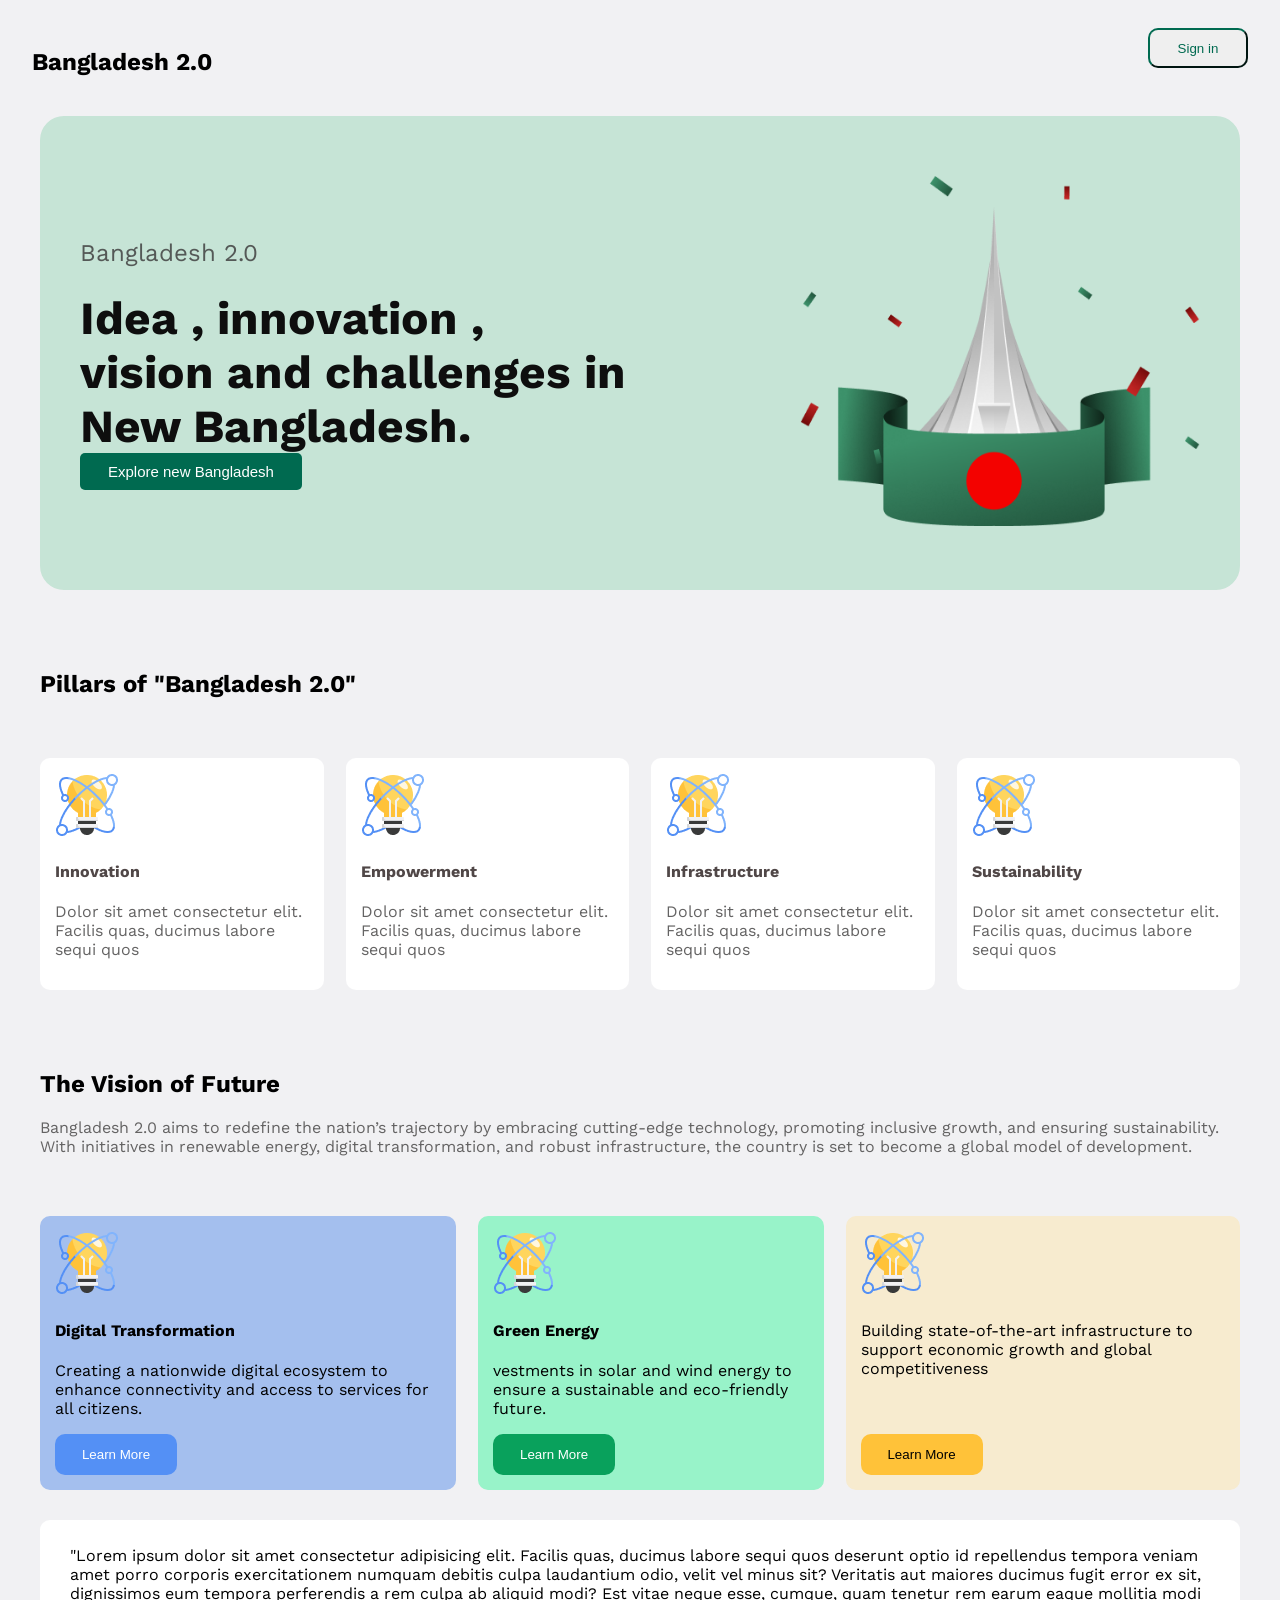
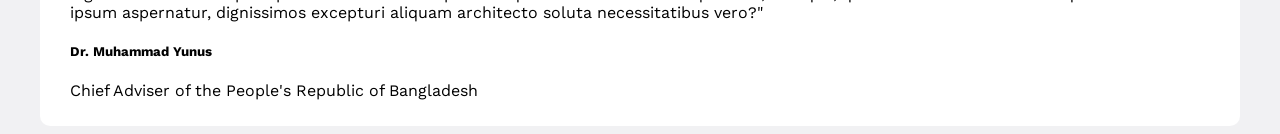
==== B11A1--assignment-1/assignment.html @ 0cfb38bb "first commit" ====
<!DOCTYPE html>
<html lang="en">

<head>
    <meta charset="UTF-8">
    <meta name="viewport" content="width=device-width, initial-scale=1.0">
    <title>Bangladesh2.0</title>
    <link rel="preconnect" href="https://fonts.googleapis.com">
    <link rel="preconnect" href="https://fonts.gstatic.com" crossorigin>
    <link
        href="https://fonts.googleapis.com/css2?family=Fira+Sans:ital,wght@0,100;0,200;0,300;0,400;0,500;0,600;0,700;0,800;0,900;1,100;1,200;1,300;1,400;1,500;1,600;1,700;1,800;1,900&family=Open+Sans:ital,wght@0,300..800;1,300..800&family=Work+Sans:ital,wght@0,100..900;1,100..900&display=swap"
        rel="stylesheet">
    <link rel="stylesheet" href="assignment.css">
</head>

<body class="work-sans-p all-color">
    <header>
        <nav>
            <h1>Bangladesh 2.0</h1>
            <button class="btn1st">Sign in</button>

        </nav>
    </header>



    <main>

        <section class="image1st">
            <div class="text">
                <p class="bangla ">Bangladesh 2.0</p>
                <div class="title">
                    Idea , innovation ,<br>
                    vision and challenges in <br> New Bangladesh.
                </div>
                <button class=" btn-style color">Explore new Bangladesh</button>

            </div>
            <div>
                <img class="photo" src="assets/hero.png" alt="">
            </div>


        </section>

        <!--section two-->
        <section class="section-margin">

            <h1>Pillars of "Bangladesh 2.0"</h1>

            <div class="pillars">
                <div class="section-two-bg">
                    <img src="assets/card-icon.png" alt="">
                    <h4 class="pillar-color-title">Innovation</h4>
                    <p class="pillar-color">Dolor sit amet consectetur elit. Facilis quas, ducimus labore sequi quos
                    </p>
                </div>

                <div class="section-two-bg">
                    <img src="assets/card-icon.png" alt="">
                    <h4 class="pillar-color-title">Empowerment</h4>
                    <p class="pillar-color">Dolor sit amet consectetur elit. Facilis quas, ducimus labore sequi quos
                    </p>
                </div>


                <div class="section-two-bg">
                    <img src="assets/card-icon.png" alt="">
                    <h4 class="pillar-color-title">Infrastructure</h4>
                    <p class="pillar-color">Dolor sit amet consectetur elit. Facilis quas, ducimus labore sequi quos
                    </p>
                </div>

                <div class="section-two-bg">
                    <img src="assets/card-icon.png" alt="">
                    <h4 class="pillar-color-title">Sustainability</h4>
                    <p class="pillar-color">Dolor sit amet consectetur elit. Facilis quas, ducimus labore sequi quos
                    </p>
                </div>

            </div>

        </section>

        <!--section three-->
        <section class="section-margin">
            <h1>The Vision of Future</h1>
            <p class="pillar-color">Bangladesh 2.0 aims to redefine the nation’s trajectory by embracing cutting-edge
                technology, promoting
                inclusive growth, and ensuring sustainability. With initiatives in renewable energy, digital
                transformation, and robust infrastructure, the country is set to become a global model of development.
            </p>

            <div class="pillars ">

                <div class="section-thee-one-bg section-thee-bg">
                    <img src="assets/card-icon.png" alt="">
                    <h4>Digital Transformation</h4>
                    <p>Creating a nationwide digital ecosystem to enhance connectivity and access to services for all
                        citizens.</p>
                    <button class="button-one">Learn More</button>
                </div>

                <div class="section-thee-bg section-thee-two-bg">
                    <img src="assets/card-icon.png" alt="">
                    <h4>Green Energy</h4>
                    <p>vestments in solar and wind energy to ensure a sustainable and eco-friendly future.</p>
                    <button class="button-two">Learn More</button>
                </div>

                <div class="section-thee-bg section-thee-three-bg">
                    <img src="assets/card-icon.png" alt="">
                    <h4></h4>
                    <p>Building state-of-the-art infrastructure to support economic growth and global competitiveness
                    </p>
                    <button class="button-three">Learn More</button>
                </div>


            </div>


        </section>

        <section>
            <div class="white">
                <p>"Lorem ipsum dolor sit amet consectetur adipisicing elit. Facilis quas, ducimus labore sequi quos
                    deserunt optio id repellendus tempora veniam amet porro corporis exercitationem numquam debitis
                    culpa laudantium odio, velit vel minus sit? Veritatis aut maiores ducimus fugit error ex sit,
                    dignissimos eum tempora perferendis a rem culpa ab aliquid modi? Est vitae neque esse, cumque, quam
                    tenetur rem earum eaque mollitia modi ipsum aspernatur, dignissimos excepturi aliquam architecto
                    soluta necessitatibus vero?"</p>

                    <h5>Dr. Muhammad Yunus</h5>
                    <p>Chief Adviser of the People's Republic of Bangladesh</p>

            </div>
        </section>
    </main>







    <footer>


    </footer>


</body>

</html>
---- B11A1--assignment-1/assignment.css ----
.all-color{ 
    background-color: #F1F1F3;
}
.work-sans-p {
  font-family: "Work Sans", sans-serif;
  font-optical-sizing: auto;
  
  font-style: normal;
}
main{
    max-width: 1200px;
    margin: 0 auto;

}    
/* share color */
 .color{
    background-color: #006A50;
    color: white;
 }

    
    /*  nav var  */
    nav {
    display: flex;
    justify-content: space-between;
    padding: 20px 24px;
}

.btn1st {
    height: 40px;
    width: 100px;
    color: #006A50;
    border-radius: 10px ;
    border-color: #006A50;
    font-size:bold;
}

/*  section one  */ 
.image1st{
display: flex;
justify-content: space-between;
background-color: #C6E4D6;

border-radius: 24px;
padding: 60px 40px ;

}
.text{
    align-content: center;


}
.photo{
    height: 350px ;
    width: 400px;
}
.bangla{
    font-weight:medium;
    font-size: 24px;
    color: #424242dc ;
}
.title{
    font-weight: bold;
    font-size: 46px;
    color: #0E0E0E;

}
.btn-style{
    font-weight: 100px;
    font-size: 15px;
    padding: 10px 28px;
    border: none;
    border-radius: 5px;
}
/*  section two  */
.pillars{
    display: flex;
    margin-top: 60px;
    gap: 22px;
   
}
.pillar-color{ 
    color: #646363;
}
.pillar-color-title{
    color: #504747;
}
.section-margin{
    margin-top: 80px;}

.section-two-bg{
    background-color: white;
     border-radius: 10px;
     padding: 15px;

}
/*  section three  */
.section-thee-bg{
    border-radius: 10px;
     padding: 15px;

}


.section-thee-one-bg{
    background-color: #a4bfee;
    
}

.section-thee-two-bg{
    background-color: #98f3c9;
}

.section-thee-three-bg{
    background-color: #F7EBCF;
}
.button-one{
    background-color: #5490F5;
    color: white;
    border: none;
    border-radius: 10px;
    width: 122px;
    height: 41px;

}
.button-two{
    background-color: #09A15C;
    color: white;
    border: none;
    border-radius: 10px;
    width: 122px;
    height: 41px;
}
.button-three{
    background-color: #FFC239;
    olor: white;
    border: none;
    border-radius: 10px;
    width: 122px;
    height: 41px;
    margin-top: 40px;
}
.white{
    background-color: white;
    padding: 10px 30px;
    margin-top: 30px;
    border-radius: 10px;
}
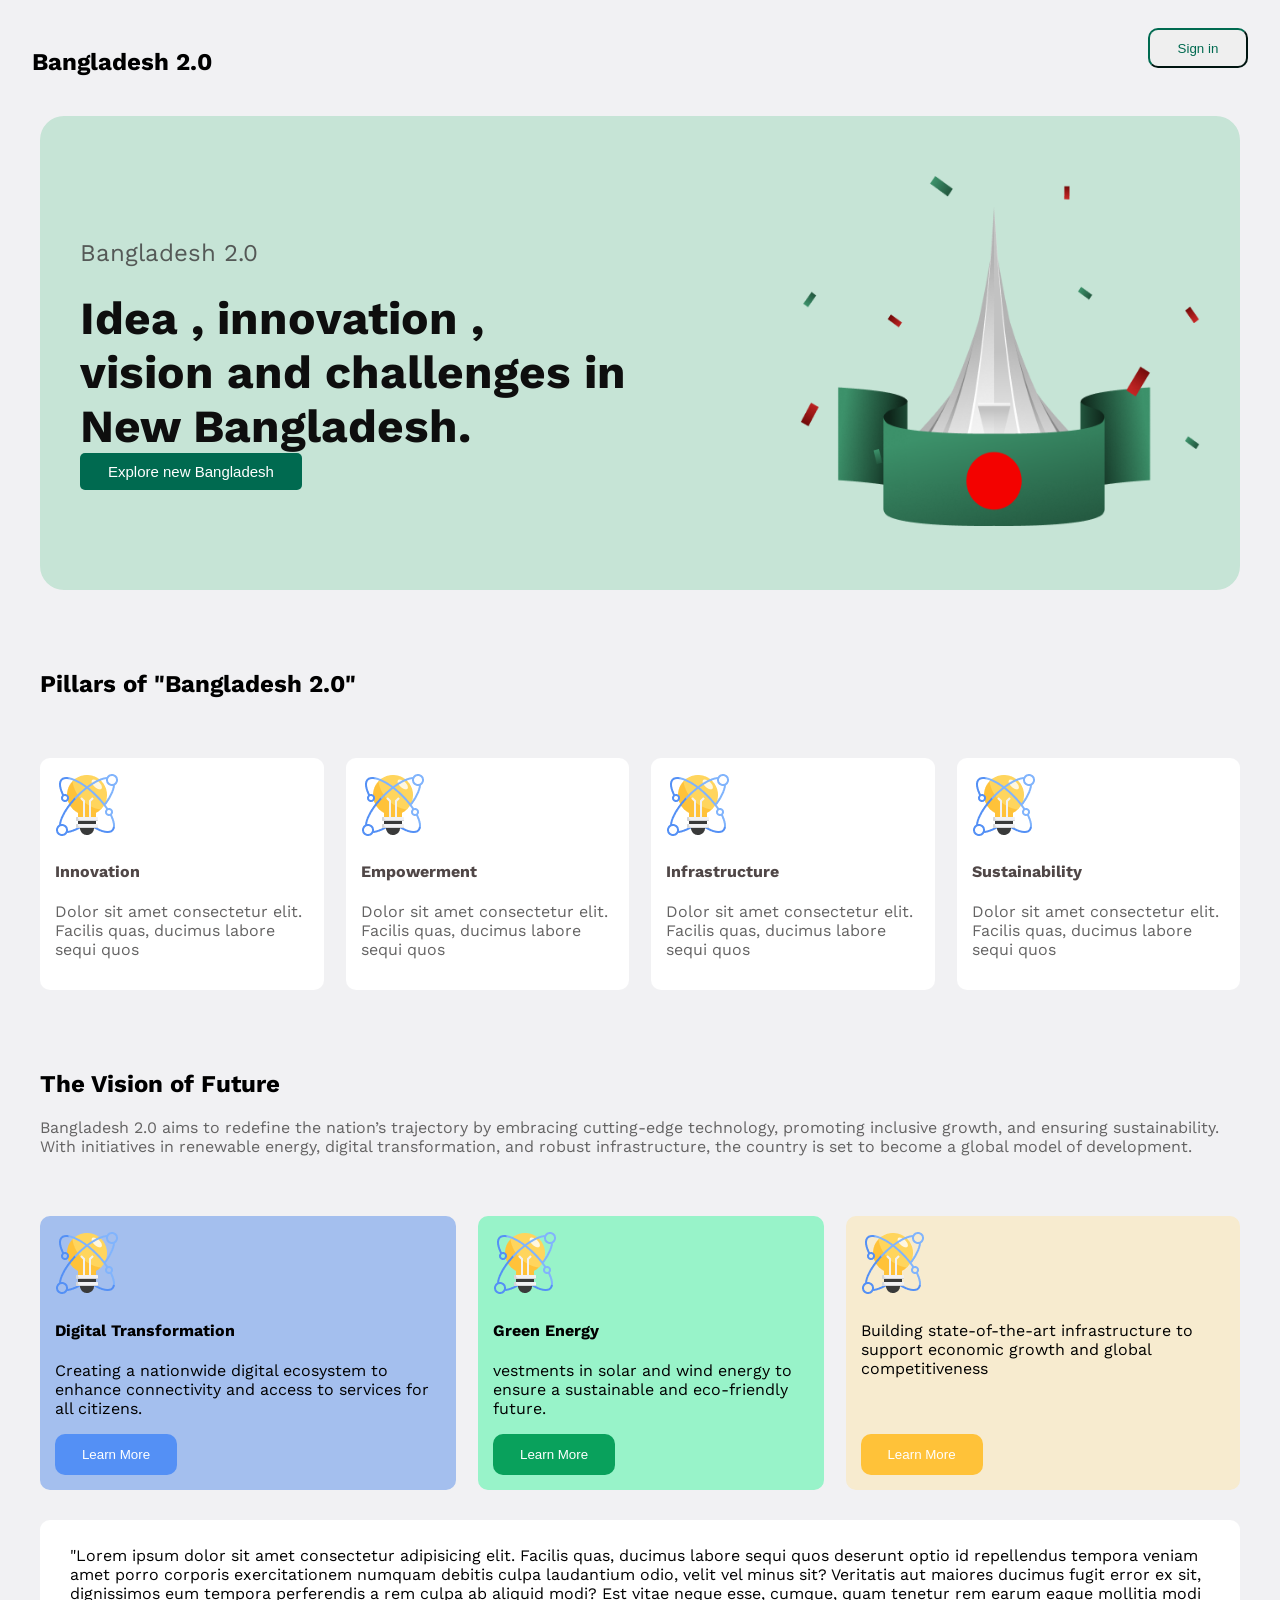
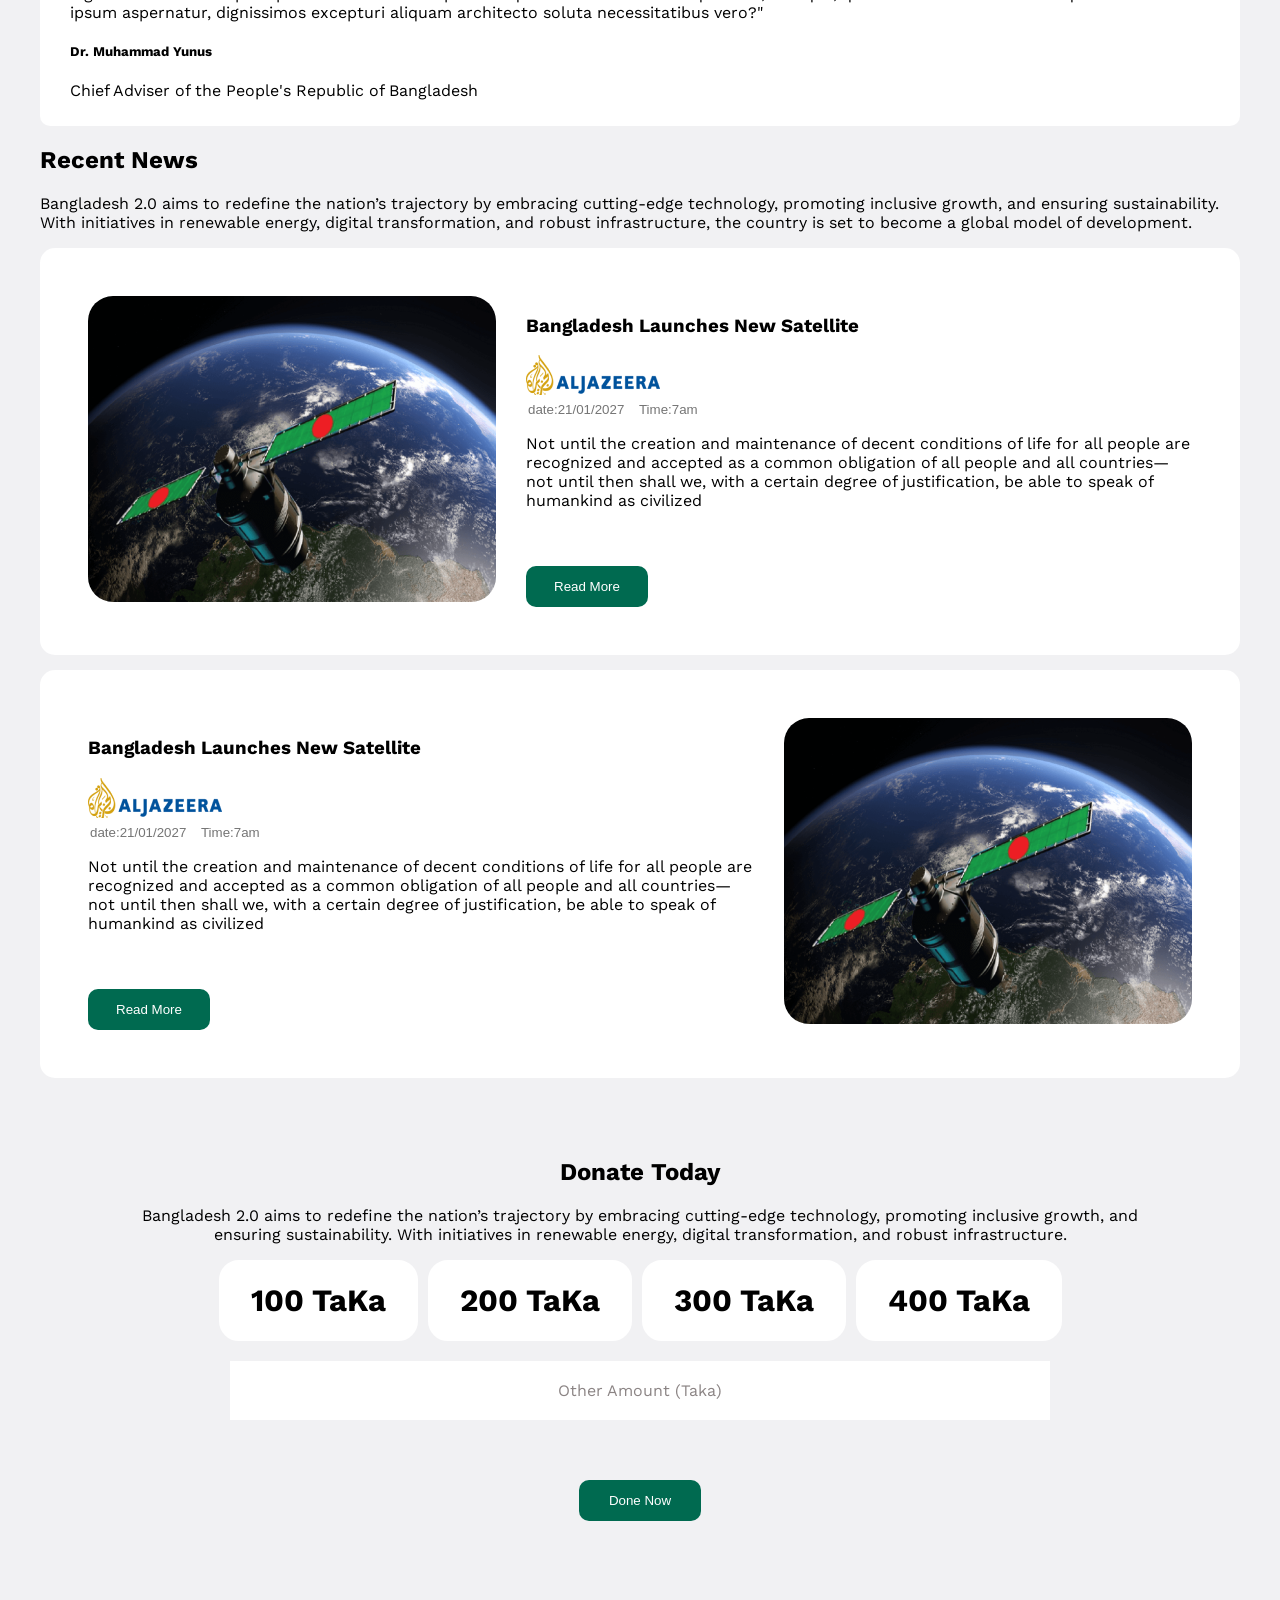
==== commit d1bcbe3b: "second push" ====
--- a/B11A1--assignment-1/assignment.html
+++ b/B11A1--assignment-1/assignment.html
@@ -24,7 +24,7 @@
 
 
 
-    <main>
+    <main class="main">
 
         <section class="image1st">
             <div class="text">
@@ -131,20 +131,113 @@
                     tenetur rem earum eaque mollitia modi ipsum aspernatur, dignissimos excepturi aliquam architecto
                     soluta necessitatibus vero?"</p>
 
-                    <h5>Dr. Muhammad Yunus</h5>
-                    <p>Chief Adviser of the People's Republic of Bangladesh</p>
-
-            </div>
+                <h5>Dr. Muhammad Yunus</h5>
+                <p>Chief Adviser of the People's Republic of Bangladesh</p>
+
+            </div>
+        </section>
+        <!--section four-->
+        <section>
+            <h1>Recent News</h1>
+            <p>Bangladesh 2.0 aims to redefine the nation’s trajectory by embracing cutting-edge technology, promoting
+                inclusive growth, and ensuring sustainability. With initiatives in renewable energy, digital
+                transformation, and robust infrastructure, the country is set to become a global model of development.
+            </p>
+            <div>
+                <div class="satellite">
+                    <div>
+                        <img class="satellite-one" src="assets/satelite.png" alt="">
+                    </div>
+                    <div>
+                        <h3>Bangladesh Launches New Satellite</h3>
+
+                        <img src="assets/al-jazeera.png" alt=""><br>
+                        <input class="time" type="text" placeholder="date:21/01/2027    Time:7am">
+                        <p>Not until the creation and maintenance of decent conditions of life for all people are
+                            recognized and accepted as a common obligation of all people and all countries—not until
+                            then shall we,
+                            with a certain degree of justification, be able to speak of humankind as civilized</p>
+                        <button class="button-share">Read More</button>
+
+
+                    </div>
+
+
+
+
+
+                </div>
+
+                <div class="satellite mar-top">
+                    <div>
+                        <h3>Bangladesh Launches New Satellite</h3>
+
+                        <img src="assets/al-jazeera.png" alt=""><br>
+                        <input class="time" type="text" placeholder="date:21/01/2027    Time:7am">
+                        <p>Not until the creation and maintenance of decent conditions of life for all people are
+                            recognized and accepted as a common obligation of all people and all countries—not until
+                            then shall we,
+                            with a certain degree of justification, be able to speak of humankind as civilized</p>
+                        <button class="button-share">Read More</button>
+
+                    </div>
+
+                    <div>
+                        <img class="satellite-one" src="assets/satelite.png" alt="">
+
+                    </div>
+
+
+                </div>
+
+
+            </div>
+
+
+
+
+
+
         </section>
     </main>
 
 
 
-
-
-
-
-    <footer>
+    <footer class="main">
+        <section>
+            <h2 class="last-text section-margin">Donate Today</h2>
+            <p class="last-text">Bangladesh 2.0 aims to redefine the nation’s trajectory by embracing cutting-edge
+                technology, promoting
+                inclusive growth, and ensuring sustainability. With initiatives in renewable energy, digital
+                transformation, and robust infrastructure.</p>
+
+
+            <div class="container">
+
+                <div class="box">
+                    100 TaKa
+                </div>
+
+                         <div class="box">
+                    200 TaKa
+                         </div>
+
+                         <div class="box">
+                    300 TaKa
+                         </div>
+
+                         <div class="box">
+                    400 TaKa
+
+                        </div>
+
+            </div>
+        
+            <div class="btn">Other Amount (Taka)</div>
+            <div class="center">
+                <button class="button-share">Done Now</button>
+            </div>
+        </section>
 
 
     </footer>
--- a/B11A1--assignment-1/assignment.css
+++ b/B11A1--assignment-1/assignment.css
@@ -8,7 +8,7 @@
   
   font-style: normal;
 }
-main{
+.main{
     max-width: 1200px;
     margin: 0 auto;
 
@@ -134,7 +134,7 @@
 }
 .button-three{
     background-color: #FFC239;
-    olor: white;
+    color: white;
     border: none;
     border-radius: 10px;
     width: 122px;
@@ -147,3 +147,66 @@
     margin-top: 30px;
     border-radius: 10px;
 }
+.time{
+    border: none;
+
+}
+.button-share{
+    background-color: #006A50;
+    color: white;
+    border: none;
+    border-radius: 10px;
+    width: 122px;
+    height: 41px;
+    margin-top: 40px;}
+
+.satellite{
+    display: flex;
+    gap: 30px;
+    background-color: white;
+    padding: 48px 48px;
+    border-radius: 15px;
+}
+.satellite-one{
+    border-radius: 25px;
+}
+.mar-top{
+    margin-top: 15px;
+}
+.last-text{
+   text-align: center;
+   padding: 0 80px;
+}
+
+   
+.container{
+    display: flex;
+    gap: 10px;
+    justify-content: center;
+    align-items: center;
+
+}    
+.box{ 
+    padding: 20px 30px;
+    background-color: white;
+    border: 2px solid white;
+    text-align: center;
+    font-size: 31px;
+    font-weight: bold;
+    border-radius: 20px;
+    align-content: center;
+
+}
+.btn{
+    background-color:#FFFFFF ;
+    text-align: center;
+    margin: 20px 190px;
+    color: #8b8484;
+    padding: 20px 0;
+    
+}
+.center{ display: flex;
+    justify-content: center;
+    margin-bottom: 90px;
+
+}
